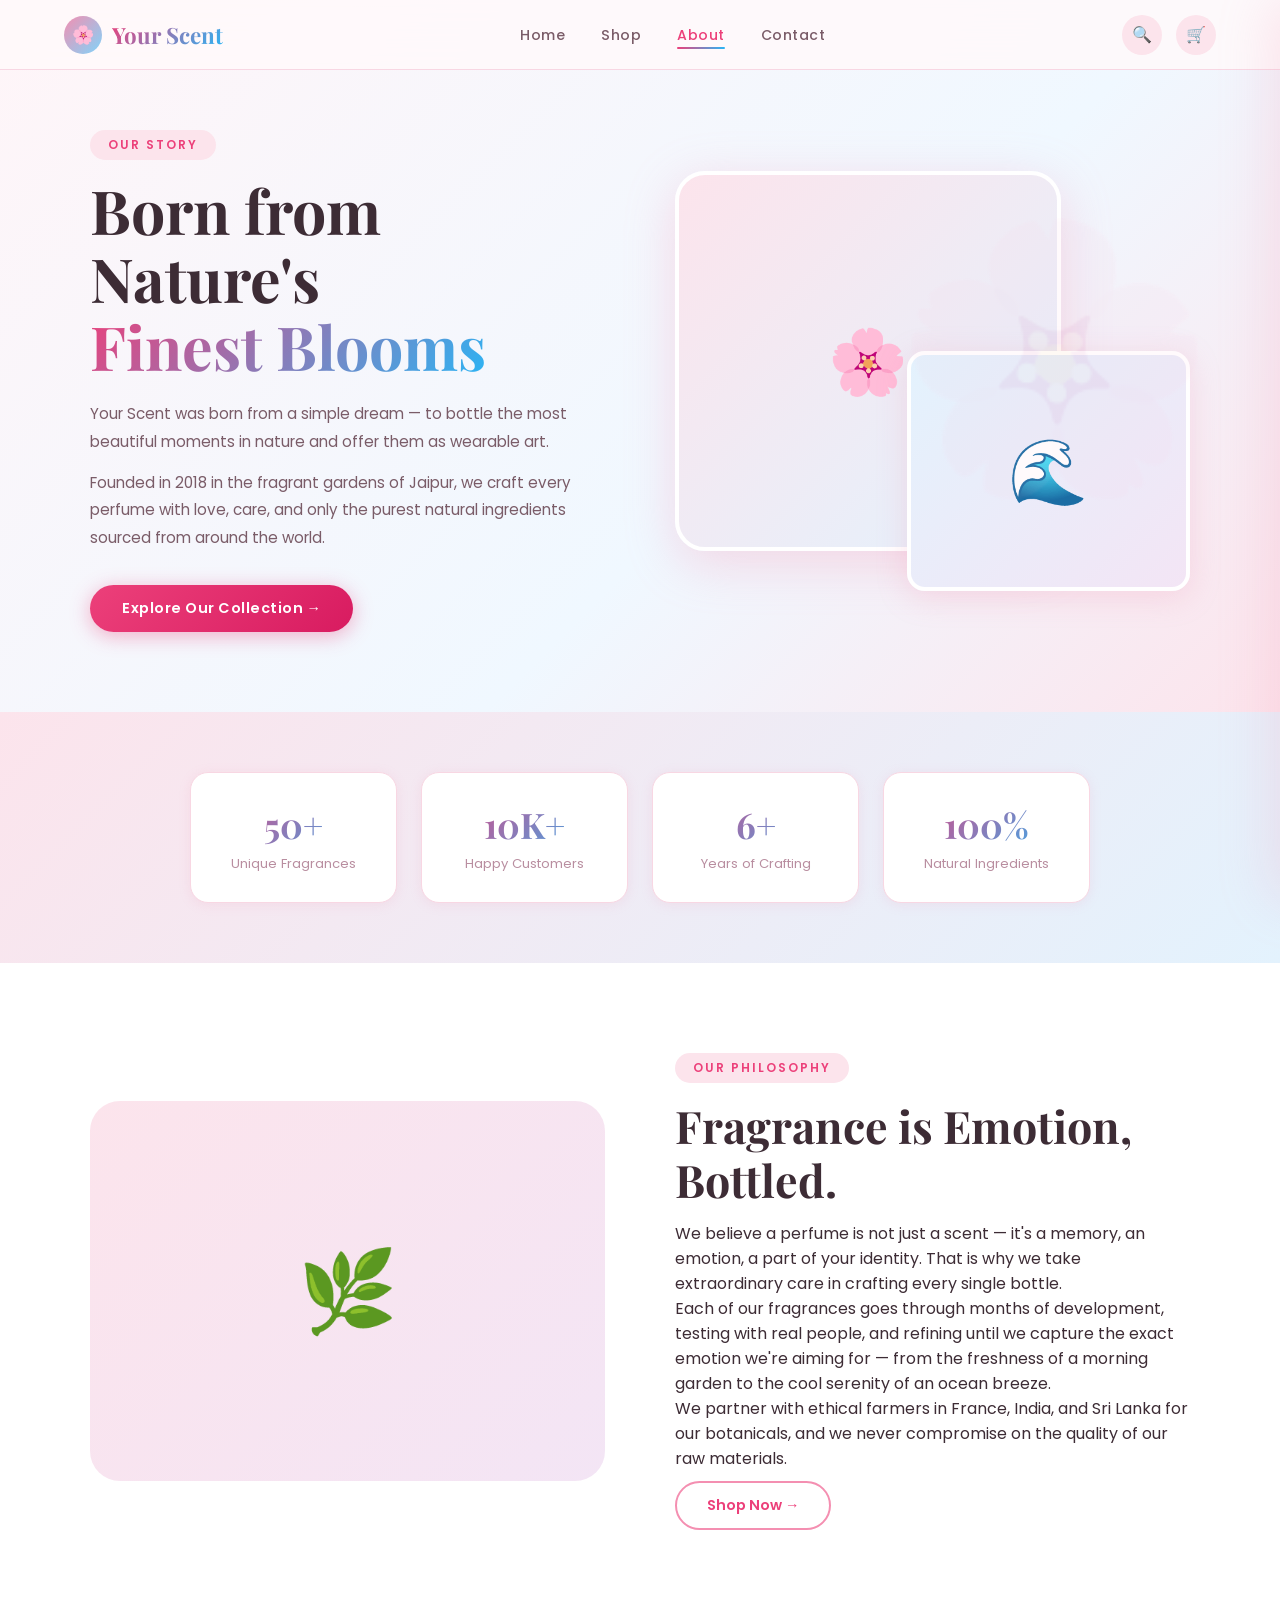
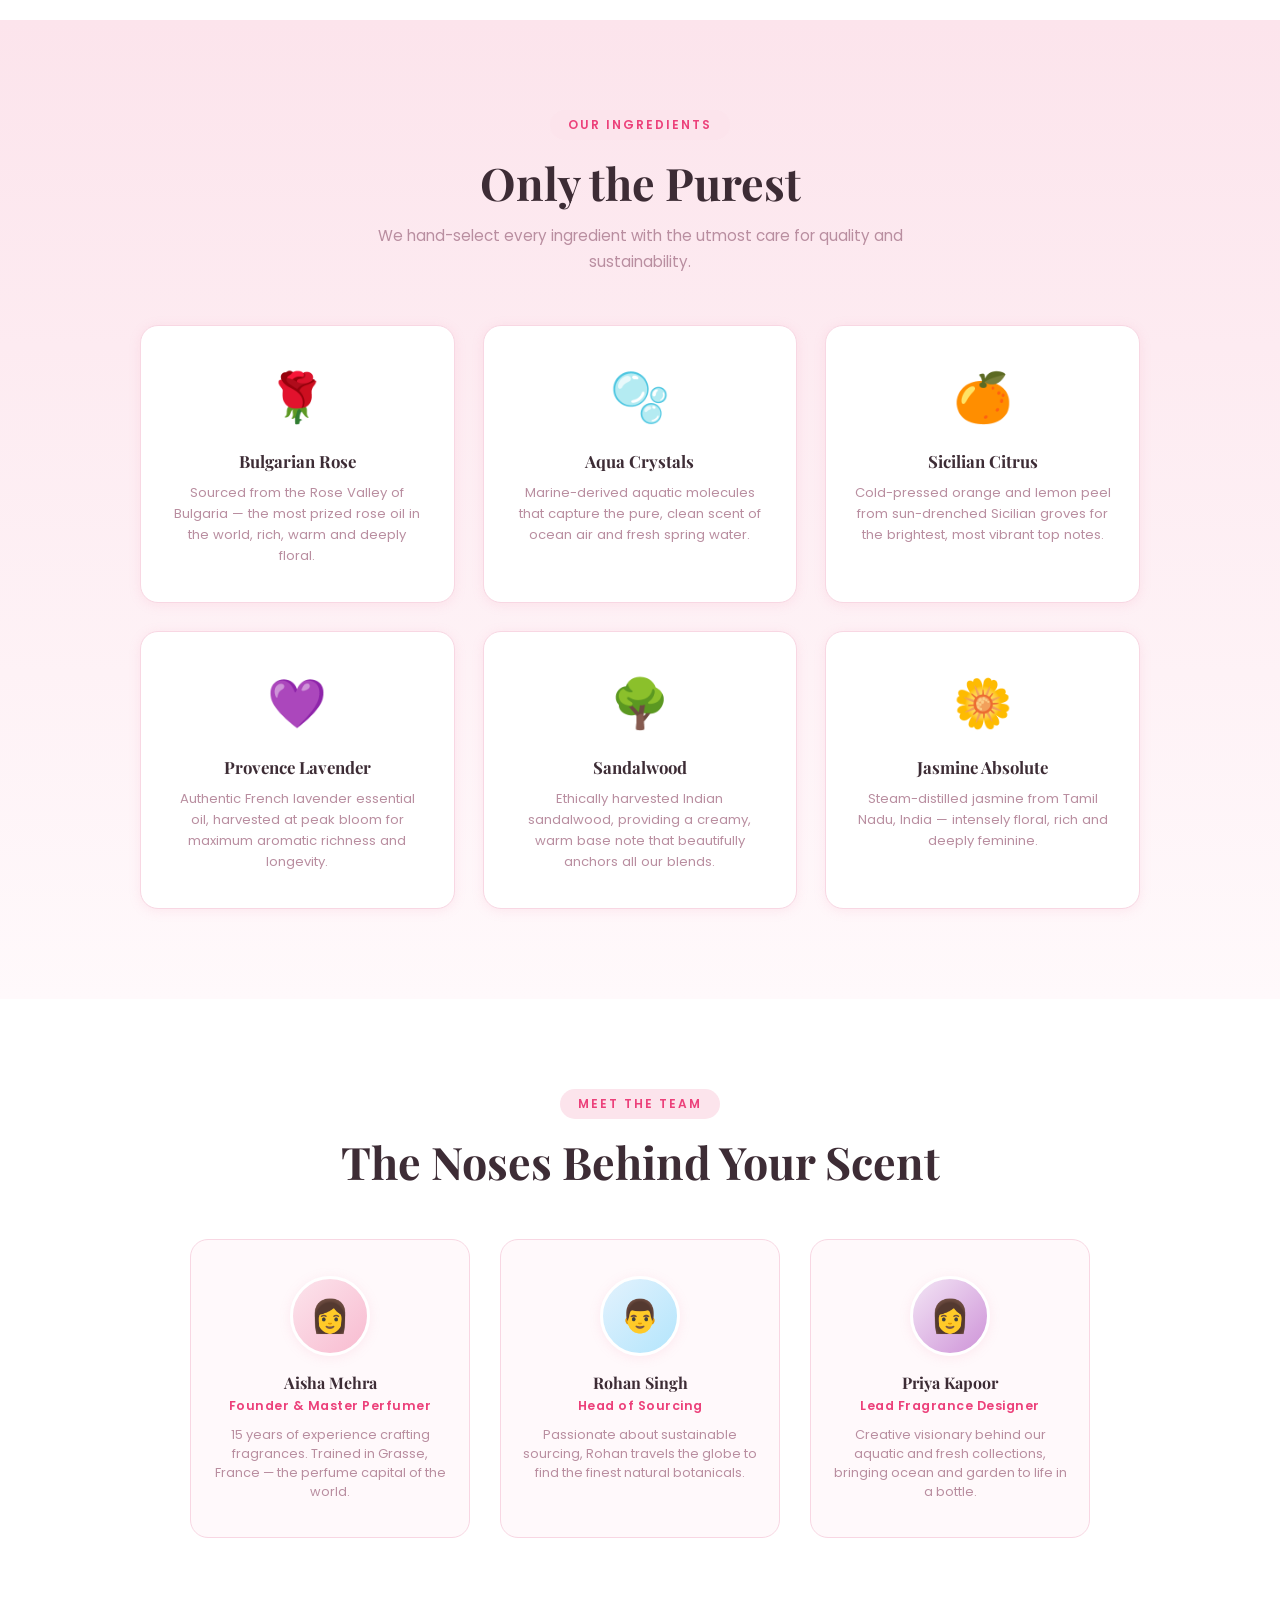
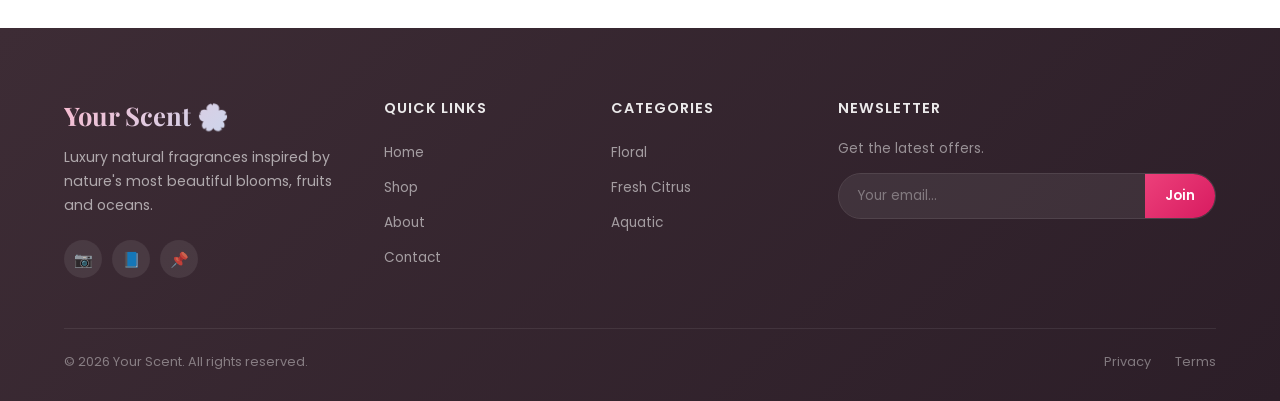
==== about.html @ e3f03396 "Add files via upload" ====
<!DOCTYPE html>
<html lang="en">

<head>
    <meta charset="UTF-8" />
    <meta name="viewport" content="width=device-width, initial-scale=1.0" />
    <meta name="description"
        content="About Your Scent – our story, values, and the passion behind every natural perfume we create." />
    <title>About Us | Your Scent</title>
    <link rel="stylesheet" href="style.css" />
    <style>
        /* ── About Hero ── */
        .about-hero {
            padding: 130px 5% 80px;
            background: linear-gradient(135deg, #fff5f8 0%, #f0f8ff 60%, #fce4ec 100%);
            position: relative;
            overflow: hidden;
        }

        .about-hero::after {
            content: '🌸';
            font-size: 260px;
            position: absolute;
            right: 5%;
            top: 50%;
            transform: translateY(-50%);
            opacity: 0.06;
            pointer-events: none;
        }

        .about-hero-inner {
            max-width: 1100px;
            margin: 0 auto;
            display: grid;
            grid-template-columns: 1fr 1fr;
            gap: 70px;
            align-items: center;
        }

        .about-hero .section-tag {
            margin-bottom: 16px;
        }

        .about-hero h1 {
            font-family: 'Playfair Display', serif;
            font-size: clamp(2.2rem, 5vw, 3.8rem);
            color: var(--text-dark);
            line-height: 1.12;
            margin-bottom: 20px;
        }

        .about-hero p {
            font-size: 0.95rem;
            color: var(--text-mid);
            line-height: 1.8;
            margin-bottom: 14px;
        }

        .hero-img-stack {
            position: relative;
            width: 100%;
            height: 420px;
        }

        .hero-img-stack .img-main {
            width: 75%;
            height: 380px;
            object-fit: cover;
            border-radius: var(--radius-lg);
            box-shadow: var(--shadow-lg);
            position: absolute;
            top: 0;
            left: 0;
            border: 4px solid #fff;
            animation: float 6s ease-in-out infinite;
        }

        .hero-img-stack .img-accent {
            width: 55%;
            height: 240px;
            object-fit: cover;
            border-radius: var(--radius-md);
            box-shadow: var(--shadow-md);
            position: absolute;
            bottom: 0;
            right: 0;
            border: 4px solid #fff;
            animation: float 8s ease-in-out infinite 1s;
        }

        .img-placeholder {
            background: linear-gradient(135deg, var(--pink-light), var(--blue-light));
            display: flex;
            align-items: center;
            justify-content: center;
            font-size: 4rem;
        }

        /* ── Mission / Numbers ── */
        .about-numbers {
            background: linear-gradient(135deg, var(--pink-light), var(--blue-light));
            padding: 60px 5%;
        }

        .numbers-grid {
            max-width: 900px;
            margin: 0 auto;
            display: grid;
            grid-template-columns: repeat(4, 1fr);
            gap: 24px;
            text-align: center;
        }

        .number-card {
            background: #fff;
            border-radius: var(--radius-md);
            padding: 28px 16px;
            box-shadow: var(--shadow-sm);
            border: 1px solid var(--border);
            transition: var(--transition);
        }

        .number-card:hover {
            transform: translateY(-5px);
            box-shadow: var(--shadow-md);
        }

        .number-card span {
            display: block;
            font-family: 'Playfair Display', serif;
            font-size: 2.2rem;
            font-weight: 700;
            background: linear-gradient(135deg, var(--pink-accent), var(--blue-deep));
            -webkit-background-clip: text;
            -webkit-text-fill-color: transparent;
            background-clip: text;
            margin-bottom: 6px;
        }

        .number-card p {
            font-size: 0.82rem;
            color: var(--text-light);
        }

        /* ── Story ── */
        .story-section {
            padding: 90px 5%;
            background: var(--white);
        }

        .story-inner {
            max-width: 1100px;
            margin: 0 auto;
            display: grid;
            grid-template-columns: 1fr 1fr;
            gap: 70px;
            align-items: center;
        }

        .story-img {
            width: 100%;
            height: 380px;
            object-fit: cover;
            border-radius: var(--radius-lg);
            box-shadow: var(--shadow-md);
            border: 4px solid var(--pink-light);
        }

        .story-img-placeholder {
            width: 100%;
            height: 380px;
            background: linear-gradient(135deg, var(--pink-light), var(--lavender));
            border-radius: var(--radius-lg);
            display: flex;
            align-items: center;
            justify-content: center;
            font-size: 80px;
        }

        .story-text .section-tag {
            margin-bottom: 16px;
        }

        .story-text h2 {
            font-family: 'Playfair Display', serif;
            font-size: clamp(1.8rem, 4vw, 2.6rem);
            margin-bottom: 18px;
        }

        .story-text p {
            font-size: 0.9rem;
            color: var(--text-mid);
            line-height: 1.8;
            margin-bottom: 14px;
        }

        /* ── Ingredients ── */
        .ingredients-section {
            padding: 90px 5%;
            background: linear-gradient(180deg, var(--pink-light), var(--cream));
        }

        .ingr-grid {
            display: grid;
            grid-template-columns: repeat(3, 1fr);
            gap: 28px;
            max-width: 1000px;
            margin: 0 auto;
        }

        .ingr-card {
            background: var(--white);
            border-radius: var(--radius-md);
            padding: 36px 28px;
            text-align: center;
            box-shadow: var(--shadow-sm);
            border: 1px solid var(--border);
            transition: var(--transition);
        }

        .ingr-card:hover {
            transform: translateY(-6px);
            box-shadow: var(--shadow-md);
        }

        .ingr-emoji {
            font-size: 3rem;
            margin-bottom: 16px;
        }

        .ingr-card h4 {
            font-family: 'Playfair Display', serif;
            font-size: 1.05rem;
            color: var(--text-dark);
            margin-bottom: 10px;
        }

        .ingr-card p {
            font-size: 0.82rem;
            color: var(--text-light);
            line-height: 1.6;
        }

        /* ── Team ── */
        .team-section {
            padding: 90px 5%;
            background: var(--white);
        }

        .team-grid {
            display: grid;
            grid-template-columns: repeat(3, 1fr);
            gap: 30px;
            max-width: 900px;
            margin: 0 auto;
        }

        .team-card {
            text-align: center;
            background: var(--cream);
            border-radius: var(--radius-md);
            padding: 36px 22px;
            border: 1px solid var(--border);
            transition: var(--transition);
        }

        .team-card:hover {
            transform: translateY(-6px);
            box-shadow: var(--shadow-md);
        }

        .team-avatar {
            width: 80px;
            height: 80px;
            border-radius: 50%;
            display: flex;
            align-items: center;
            justify-content: center;
            font-size: 2rem;
            margin: 0 auto 16px;
            border: 3px solid #fff;
            box-shadow: var(--shadow-sm);
        }

        .team-card h4 {
            font-family: 'Playfair Display', serif;
            font-size: 1rem;
            color: var(--text-dark);
            margin-bottom: 4px;
        }

        .team-card .role {
            font-size: 0.78rem;
            color: var(--pink-accent);
            font-weight: 600;
            letter-spacing: 0.5px;
            margin-bottom: 10px;
        }

        .team-card p {
            font-size: 0.8rem;
            color: var(--text-light);
            line-height: 1.5;
        }

        /* ── Responsive ── */
        @media(max-width:768px) {

            .about-hero-inner,
            .story-inner {
                grid-template-columns: 1fr;
            }

            .hero-img-stack {
                height: 260px;
            }

            .numbers-grid {
                grid-template-columns: repeat(2, 1fr);
            }

            .ingr-grid {
                grid-template-columns: 1fr 1fr;
            }

            .team-grid {
                grid-template-columns: 1fr 1fr;
            }
        }

        @media(max-width:480px) {

            .ingr-grid,
            .team-grid {
                grid-template-columns: 1fr;
            }
        }
    </style>
</head>

<body>

    <!-- NAVBAR -->
    <nav class="navbar" id="navbar">
        <a href="index.html" class="nav-logo">
            <div class="logo-icon">🌸</div>
            <span class="brand-name">Your Scent</span>
        </a>
        <ul class="nav-links">
            <li><a href="index.html">Home</a></li>
            <li><a href="shop.html">Shop</a></li>
            <li><a href="about.html" class="active">About</a></li>
            <li><a href="contact.html">Contact</a></li>
        </ul>
        <div class="nav-actions">
            <button class="nav-btn-icon" id="searchBtn">🔍</button>
            <button class="nav-btn-icon cart-btn" id="cartBtn">
                🛒<span class="cart-count" id="cartCount">0</span>
            </button>
            <button class="hamburger" id="hamburger"><span></span><span></span><span></span></button>
        </div>
    </nav>
    <div class="mobile-nav" id="mobileNav">
        <a href="index.html">Home</a>
        <a href="shop.html">Shop</a>
        <a href="about.html">About</a>
        <a href="contact.html">Contact</a>
    </div>

    <!-- ABOUT HERO -->
    <section class="about-hero">
        <div class="about-hero-inner">
            <div class="animate-in">
                <div class="section-tag">Our Story</div>
                <h1>Born from Nature's<br /><span class="text-gradient">Finest Blooms</span></h1>
                <p>Your Scent was born from a simple dream — to bottle the most beautiful moments in nature and offer
                    them as wearable art.</p>
                <p>Founded in 2018 in the fragrant gardens of Jaipur, we craft every perfume with love, care, and only
                    the purest natural ingredients sourced from around the world.</p>
                <a href="shop.html" class="btn-primary" style="margin-top:20px">Explore Our Collection →</a>
            </div>
            <div class="hero-img-stack animate-in" style="animation-delay:0.2s">
                <div class="img-main img-placeholder">🌸</div>
                <div class="img-accent img-placeholder"
                    style="background:linear-gradient(135deg,var(--blue-light),var(--lavender))">🌊</div>
            </div>
        </div>
    </section>

    <!-- NUMBERS -->
    <div class="about-numbers">
        <div class="numbers-grid">
            <div class="number-card animate-in"><span>50+</span>
                <p>Unique Fragrances</p>
            </div>
            <div class="number-card animate-in"><span>10K+</span>
                <p>Happy Customers</p>
            </div>
            <div class="number-card animate-in"><span>6+</span>
                <p>Years of Crafting</p>
            </div>
            <div class="number-card animate-in"><span>100%</span>
                <p>Natural Ingredients</p>
            </div>
        </div>
    </div>

    <!-- STORY -->
    <section class="story-section">
        <div class="story-inner">
            <div class="story-img-placeholder animate-in">🌿</div>
            <div class="animate-in">
                <div class="section-tag">Our Philosophy</div>
                <h2 class="section-title">Fragrance is Emotion,<br />Bottled.</h2>
                <p>We believe a perfume is not just a scent — it's a memory, an emotion, a part of your identity. That
                    is why we take extraordinary care in crafting every single bottle.</p>
                <p>Each of our fragrances goes through months of development, testing with real people, and refining
                    until we capture the exact emotion we're aiming for — from the freshness of a morning garden to the
                    cool serenity of an ocean breeze.</p>
                <p>We partner with ethical farmers in France, India, and Sri Lanka for our botanicals, and we never
                    compromise on the quality of our raw materials.</p>
                <a href="shop.html" class="btn-secondary" style="margin-top:10px">Shop Now →</a>
            </div>
        </div>
    </section>

    <!-- INGREDIENTS -->
    <section class="ingredients-section">
        <div class="section-header center animate-in">
            <div class="section-tag">Our Ingredients</div>
            <h2 class="section-title">Only the Purest</h2>
            <p class="section-sub">We hand-select every ingredient with the utmost care for quality and sustainability.
            </p>
        </div>
        <div class="ingr-grid">
            <div class="ingr-card animate-in">
                <div class="ingr-emoji">🌹</div>
                <h4>Bulgarian Rose</h4>
                <p>Sourced from the Rose Valley of Bulgaria — the most prized rose oil in the world, rich, warm and
                    deeply floral.</p>
            </div>
            <div class="ingr-card animate-in" style="animation-delay:.1s">
                <div class="ingr-emoji">🫧</div>
                <h4>Aqua Crystals</h4>
                <p>Marine-derived aquatic molecules that capture the pure, clean scent of ocean air and fresh spring
                    water.</p>
            </div>
            <div class="ingr-card animate-in" style="animation-delay:.2s">
                <div class="ingr-emoji">🍊</div>
                <h4>Sicilian Citrus</h4>
                <p>Cold-pressed orange and lemon peel from sun-drenched Sicilian groves for the brightest, most vibrant
                    top notes.</p>
            </div>
            <div class="ingr-card animate-in" style="animation-delay:.3s">
                <div class="ingr-emoji">💜</div>
                <h4>Provence Lavender</h4>
                <p>Authentic French lavender essential oil, harvested at peak bloom for maximum aromatic richness and
                    longevity.</p>
            </div>
            <div class="ingr-card animate-in" style="animation-delay:.4s">
                <div class="ingr-emoji">🌳</div>
                <h4>Sandalwood</h4>
                <p>Ethically harvested Indian sandalwood, providing a creamy, warm base note that beautifully anchors
                    all our blends.</p>
            </div>
            <div class="ingr-card animate-in" style="animation-delay:.5s">
                <div class="ingr-emoji">🌼</div>
                <h4>Jasmine Absolute</h4>
                <p>Steam-distilled jasmine from Tamil Nadu, India — intensely floral, rich and deeply feminine.</p>
            </div>
        </div>
    </section>

    <!-- TEAM -->
    <section class="team-section">
        <div class="section-header center animate-in">
            <div class="section-tag">Meet the Team</div>
            <h2 class="section-title">The Noses Behind Your Scent</h2>
        </div>
        <div class="team-grid">
            <div class="team-card animate-in">
                <div class="team-avatar" style="background:linear-gradient(135deg,var(--pink-light),var(--pink-soft))">
                    👩</div>
                <h4>Aisha Mehra</h4>
                <div class="role">Founder & Master Perfumer</div>
                <p>15 years of experience crafting fragrances. Trained in Grasse, France — the perfume capital of the
                    world.</p>
            </div>
            <div class="team-card animate-in" style="animation-delay:.1s">
                <div class="team-avatar" style="background:linear-gradient(135deg,var(--blue-light),var(--blue-soft))">
                    👨</div>
                <h4>Rohan Singh</h4>
                <div class="role">Head of Sourcing</div>
                <p>Passionate about sustainable sourcing, Rohan travels the globe to find the finest natural botanicals.
                </p>
            </div>
            <div class="team-card animate-in" style="animation-delay:.2s">
                <div class="team-avatar" style="background:linear-gradient(135deg,var(--lavender),var(--lavender-mid))">
                    👩</div>
                <h4>Priya Kapoor</h4>
                <div class="role">Lead Fragrance Designer</div>
                <p>Creative visionary behind our aquatic and fresh collections, bringing ocean and garden to life in a
                    bottle.</p>
            </div>
        </div>
    </section>

    <!-- FOOTER -->
    <footer>
        <div class="footer-grid">
            <div class="footer-brand">
                <div class="brand-name">Your Scent 🌸</div>
                <p>Luxury natural fragrances inspired by nature's most beautiful blooms, fruits and oceans.</p>
                <div class="footer-socials">
                    <a class="social-btn" href="#">📷</a>
                    <a class="social-btn" href="#">📘</a>
                    <a class="social-btn" href="#">📌</a>
                </div>
            </div>
            <div class="footer-col">
                <h4>Quick Links</h4>
                <ul>
                    <li><a href="index.html">Home</a></li>
                    <li><a href="shop.html">Shop</a></li>
                    <li><a href="about.html">About</a></li>
                    <li><a href="contact.html">Contact</a></li>
                </ul>
            </div>
            <div class="footer-col">
                <h4>Categories</h4>
                <ul>
                    <li><a href="shop.html?filter=floral">Floral</a></li>
                    <li><a href="shop.html?filter=fresh">Fresh Citrus</a></li>
                    <li><a href="shop.html?filter=aquatic">Aquatic</a></li>
                </ul>
            </div>
            <div class="footer-col">
                <h4>Newsletter</h4>
                <p style="font-size:.84rem;color:rgba(255,255,255,.5);margin-bottom:14px">Get the latest offers.</p>
                <form class="newsletter-form" onsubmit="handleFooterNL(event)"><input type="email"
                        placeholder="Your email..." required /><button type="submit">Join</button></form>
            </div>
        </div>
        <hr class="footer-divider" />
        <div class="footer-bottom">
            <span>© 2026 Your Scent. All rights reserved.</span>
            <div class="footer-bottom-links"><a href="#">Privacy</a><a href="#">Terms</a></div>
        </div>
    </footer>

    <div class="cart-overlay" id="cartOverlay"></div>
    <aside class="cart-sidebar" id="cartSidebar">
        <div class="cart-header">
            <h3>🛒 My Bag</h3><button class="cart-close" id="cartClose">✕</button>
        </div>
        <div class="cart-items" id="cartItems"></div>
        <div class="cart-footer">
            <div class="cart-total-row"><span class="cart-total-label">Total</span><span class="cart-total-val"
                    id="cartTotal">₹0</span></div>
            <button class="cart-checkout-btn" onclick="handleCheckout()">Proceed to Checkout →</button>
        </div>
    </aside>
    <div class="toast" id="toast"></div>

    <script src="script.js"></script>
    <script>
        function handleFooterNL(e) { e.preventDefault(); showToast('✅ Subscribed! Thank you.'); e.target.reset(); }
    </script>
</body>

</html>
---- style.css ----
/* ============================================
   YOUR SCENT — Global Stylesheet
   Color Palette: Baby Pink, Sky Blue, Lavender
   ============================================ */

@import url('https://fonts.googleapis.com/css2?family=Playfair+Display:ital,wght@0,400;0,600;0,700;1,400&family=Poppins:wght@300;400;500;600&display=swap');

/* ── CSS Variables ── */
:root {
  --pink-light:    #fce4ec;
  --pink-soft:     #f8bbd0;
  --pink-medium:   #f48fb1;
  --pink-deep:     #e91e8c;
  --pink-accent:   #ec407a;

  --blue-light:    #e3f2fd;
  --blue-soft:     #b3e5fc;
  --blue-medium:   #81d4fa;
  --blue-deep:     #29b6f6;

  --lavender:      #f3e5f5;
  --lavender-mid:  #ce93d8;

  --cream:         #fff9fb;
  --white:         #ffffff;
  --text-dark:     #3d2c35;
  --text-mid:      #7a5c68;
  --text-light:    #b98ea0;
  --border:        #f8d7e3;

  --shadow-sm: 0 2px 12px rgba(244,143,177,0.15);
  --shadow-md: 0 6px 30px rgba(244,143,177,0.25);
  --shadow-lg: 0 12px 50px rgba(244,143,177,0.3);

  --radius-sm: 10px;
  --radius-md: 18px;
  --radius-lg: 30px;
  --radius-full: 50px;

  --transition: all 0.3s cubic-bezier(0.4, 0, 0.2, 1);
  --transition-slow: all 0.6s cubic-bezier(0.4, 0, 0.2, 1);
}

/* ── Reset ── */
*, *::before, *::after { box-sizing: border-box; margin: 0; padding: 0; }
html { scroll-behavior: smooth; }
body {
  font-family: 'Poppins', sans-serif;
  background: var(--cream);
  color: var(--text-dark);
  overflow-x: hidden;
}
img { max-width: 100%; display: block; }
a { text-decoration: none; color: inherit; }
ul { list-style: none; }
button { cursor: pointer; border: none; background: none; font-family: inherit; }

/* ── Scrollbar ── */
::-webkit-scrollbar { width: 6px; }
::-webkit-scrollbar-track { background: var(--pink-light); }
::-webkit-scrollbar-thumb { background: var(--pink-medium); border-radius: 10px; }

/* ============================================
   NAVIGATION
   ============================================ */
.navbar {
  position: fixed;
  top: 0; left: 0; right: 0;
  z-index: 1000;
  background: rgba(255, 249, 251, 0.85);
  backdrop-filter: blur(16px);
  -webkit-backdrop-filter: blur(16px);
  border-bottom: 1px solid var(--border);
  padding: 0 5%;
  height: 70px;
  display: flex;
  align-items: center;
  justify-content: space-between;
  transition: var(--transition);
}
.navbar.scrolled {
  box-shadow: var(--shadow-sm);
}

.nav-logo {
  display: flex;
  align-items: center;
  gap: 10px;
}
.nav-logo .logo-icon {
  width: 38px; height: 38px;
  background: linear-gradient(135deg, var(--pink-medium), var(--blue-medium));
  border-radius: 50%;
  display: flex; align-items: center; justify-content: center;
  font-size: 18px;
}
.nav-logo .brand-name {
  font-family: 'Playfair Display', serif;
  font-size: 1.4rem;
  font-weight: 700;
  background: linear-gradient(135deg, var(--pink-accent), var(--blue-deep));
  -webkit-background-clip: text;
  -webkit-text-fill-color: transparent;
  background-clip: text;
}

.nav-links {
  display: flex;
  gap: 36px;
  align-items: center;
}
.nav-links a {
  font-size: 0.88rem;
  font-weight: 500;
  color: var(--text-mid);
  letter-spacing: 0.5px;
  position: relative;
  transition: var(--transition);
}
.nav-links a::after {
  content: '';
  position: absolute;
  bottom: -4px; left: 0;
  width: 0; height: 2px;
  background: linear-gradient(90deg, var(--pink-accent), var(--blue-deep));
  border-radius: 2px;
  transition: var(--transition);
}
.nav-links a:hover, .nav-links a.active {
  color: var(--pink-accent);
}
.nav-links a:hover::after, .nav-links a.active::after { width: 100%; }

.nav-actions {
  display: flex;
  align-items: center;
  gap: 14px;
}
.nav-btn-icon {
  width: 40px; height: 40px;
  border-radius: 50%;
  background: var(--pink-light);
  display: flex; align-items: center; justify-content: center;
  font-size: 16px;
  transition: var(--transition);
  color: var(--pink-accent);
}
.nav-btn-icon:hover {
  background: var(--pink-soft);
  transform: scale(1.1);
}
.cart-btn { position: relative; }
.cart-count {
  position: absolute;
  top: -4px; right: -4px;
  width: 18px; height: 18px;
  background: var(--pink-accent);
  color: #fff;
  border-radius: 50%;
  font-size: 0.65rem;
  font-weight: 600;
  display: flex; align-items: center; justify-content: center;
  border: 2px solid var(--cream);
}
.hamburger {
  display: none;
  flex-direction: column;
  gap: 5px;
  width: 28px;
}
.hamburger span {
  display: block;
  height: 2px;
  background: var(--pink-accent);
  border-radius: 2px;
  transition: var(--transition);
}

/* ── Mobile Nav ── */
.mobile-nav {
  display: none;
  position: fixed;
  top: 70px; left: 0; right: 0;
  background: rgba(255, 249, 251, 0.97);
  backdrop-filter: blur(20px);
  z-index: 999;
  padding: 20px 5% 30px;
  border-bottom: 1px solid var(--border);
  flex-direction: column;
  gap: 16px;
  transform: translateY(-20px);
  opacity: 0;
  transition: var(--transition);
}
.mobile-nav.open {
  display: flex;
  transform: translateY(0);
  opacity: 1;
}
.mobile-nav a {
  font-size: 1rem;
  font-weight: 500;
  color: var(--text-mid);
  padding: 10px 0;
  border-bottom: 1px solid var(--border);
}

/* ============================================
   BUTTONS
   ============================================ */
.btn-primary {
  display: inline-flex;
  align-items: center;
  gap: 8px;
  padding: 13px 32px;
  background: linear-gradient(135deg, var(--pink-accent) 0%, #d81b60 100%);
  color: #fff;
  border-radius: var(--radius-full);
  font-size: 0.9rem;
  font-weight: 600;
  letter-spacing: 0.5px;
  transition: var(--transition);
  box-shadow: 0 4px 20px rgba(236, 64, 122, 0.4);
}
.btn-primary:hover {
  transform: translateY(-2px);
  box-shadow: 0 8px 30px rgba(236, 64, 122, 0.5);
}

.btn-secondary {
  display: inline-flex;
  align-items: center;
  gap: 8px;
  padding: 12px 30px;
  background: transparent;
  color: var(--pink-accent);
  border: 2px solid var(--pink-medium);
  border-radius: var(--radius-full);
  font-size: 0.9rem;
  font-weight: 600;
  transition: var(--transition);
}
.btn-secondary:hover {
  background: var(--pink-light);
  border-color: var(--pink-accent);
  transform: translateY(-2px);
}

.btn-blue {
  display: inline-flex;
  align-items: center;
  gap: 8px;
  padding: 13px 32px;
  background: linear-gradient(135deg, var(--blue-deep) 0%, #0288d1 100%);
  color: #fff;
  border-radius: var(--radius-full);
  font-size: 0.9rem;
  font-weight: 600;
  transition: var(--transition);
  box-shadow: 0 4px 20px rgba(41, 182, 246, 0.4);
}
.btn-blue:hover {
  transform: translateY(-2px);
  box-shadow: 0 8px 30px rgba(41, 182, 246, 0.5);
}

/* ============================================
   SECTION HEADERS
   ============================================ */
.section-tag {
  display: inline-block;
  font-size: 0.75rem;
  font-weight: 600;
  letter-spacing: 2px;
  text-transform: uppercase;
  color: var(--pink-accent);
  background: var(--pink-light);
  padding: 6px 18px;
  border-radius: var(--radius-full);
  margin-bottom: 16px;
}
.section-title {
  font-family: 'Playfair Display', serif;
  font-size: clamp(1.8rem, 4vw, 2.8rem);
  font-weight: 700;
  color: var(--text-dark);
  line-height: 1.2;
  margin-bottom: 14px;
}
.section-sub {
  font-size: 0.95rem;
  color: var(--text-light);
  line-height: 1.7;
  max-width: 540px;
}
.section-header { margin-bottom: 50px; }
.section-header.center { text-align: center; }
.section-header.center .section-sub { margin: 0 auto; }

/* ============================================
   PRODUCT CARD
   ============================================ */
.product-card {
  background: var(--white);
  border-radius: var(--radius-md);
  overflow: hidden;
  box-shadow: var(--shadow-sm);
  transition: var(--transition);
  border: 1px solid var(--border);
}
.product-card:hover {
  transform: translateY(-8px);
  box-shadow: var(--shadow-md);
}
.product-img-wrap {
  position: relative;
  overflow: hidden;
  background: linear-gradient(135deg, var(--pink-light), var(--blue-light));
  height: 260px;
  display: flex; align-items: center; justify-content: center;
}
.product-img-wrap img {
  width: 100%;
  height: 100%;
  object-fit: cover;
  transition: var(--transition-slow);
}
.product-card:hover .product-img-wrap img {
  transform: scale(1.08);
}
.product-badge {
  position: absolute;
  top: 14px; left: 14px;
  padding: 5px 14px;
  border-radius: var(--radius-full);
  font-size: 0.7rem;
  font-weight: 700;
  letter-spacing: 0.5px;
  text-transform: uppercase;
}
.badge-new { background: var(--pink-accent); color: #fff; }
.badge-hot { background: var(--blue-deep); color: #fff; }
.badge-sale { background: #ff8a65; color: #fff; }
.badge-fave { background: var(--lavender-mid); color: #fff; }

.product-wishlist {
  position: absolute;
  top: 14px; right: 14px;
  width: 36px; height: 36px;
  background: rgba(255,255,255,0.9);
  border-radius: 50%;
  display: flex; align-items: center; justify-content: center;
  font-size: 16px;
  transition: var(--transition);
  cursor: pointer;
  border: none;
}
.product-wishlist:hover { transform: scale(1.2); background: #fff; }
.product-wishlist.active { color: var(--pink-accent); }

.product-overlay {
  position: absolute;
  bottom: 0; left: 0; right: 0;
  background: rgba(255,255,255,0.95);
  padding: 14px;
  transform: translateY(100%);
  transition: var(--transition);
}
.product-card:hover .product-overlay { transform: translateY(0); }
.product-overlay button {
  width: 100%;
  padding: 10px;
  background: linear-gradient(135deg, var(--pink-accent), #d81b60);
  color: #fff;
  border-radius: var(--radius-sm);
  font-size: 0.85rem;
  font-weight: 600;
  transition: var(--transition);
}
.product-overlay button:hover { opacity: 0.9; }

.product-info { padding: 18px 18px 20px; }
.product-category {
  font-size: 0.72rem;
  font-weight: 600;
  letter-spacing: 1.5px;
  text-transform: uppercase;
  color: var(--pink-accent);
  margin-bottom: 6px;
}
.product-name {
  font-family: 'Playfair Display', serif;
  font-size: 1.05rem;
  font-weight: 600;
  color: var(--text-dark);
  margin-bottom: 8px;
  line-height: 1.3;
}
.product-desc {
  font-size: 0.8rem;
  color: var(--text-light);
  line-height: 1.5;
  margin-bottom: 12px;
}
.product-footer {
  display: flex;
  align-items: center;
  justify-content: space-between;
}
.product-price {
  font-size: 1.15rem;
  font-weight: 700;
  color: var(--text-dark);
}
.product-price span {
  font-size: 0.82rem;
  color: var(--text-light);
  text-decoration: line-through;
  font-weight: 400;
  margin-left: 6px;
}
.product-stars { font-size: 0.78rem; color: #ffc107; }
.product-stars em { color: var(--text-light); font-style: normal; font-size: 0.72rem; margin-left: 3px; }

/* ============================================
   CART SIDEBAR
   ============================================ */
.cart-overlay {
  position: fixed;
  inset: 0;
  background: rgba(61, 44, 53, 0.4);
  backdrop-filter: blur(4px);
  z-index: 2000;
  opacity: 0;
  pointer-events: none;
  transition: var(--transition);
}
.cart-overlay.open { opacity: 1; pointer-events: all; }

.cart-sidebar {
  position: fixed;
  top: 0; right: -420px;
  width: min(420px, 100vw);
  height: 100vh;
  background: var(--white);
  z-index: 2001;
  display: flex;
  flex-direction: column;
  box-shadow: -10px 0 50px rgba(244,143,177,0.2);
  transition: var(--transition);
}
.cart-sidebar.open { right: 0; }

.cart-header {
  padding: 24px;
  border-bottom: 1px solid var(--border);
  display: flex;
  align-items: center;
  justify-content: space-between;
  background: linear-gradient(135deg, var(--pink-light), var(--blue-light));
}
.cart-header h3 {
  font-family: 'Playfair Display', serif;
  font-size: 1.2rem;
  color: var(--text-dark);
}
.cart-close {
  width: 36px; height: 36px;
  border-radius: 50%;
  background: var(--white);
  display: flex; align-items: center; justify-content: center;
  font-size: 18px;
  color: var(--text-mid);
  transition: var(--transition);
}
.cart-close:hover { background: var(--pink-light); color: var(--pink-accent); }

.cart-items {
  flex: 1;
  overflow-y: auto;
  padding: 20px;
  display: flex;
  flex-direction: column;
  gap: 16px;
}
.cart-empty {
  text-align: center;
  padding: 60px 20px;
  color: var(--text-light);
}
.cart-empty .empty-icon { font-size: 3.5rem; margin-bottom: 14px; }
.cart-empty p { font-size: 0.95rem; }

.cart-item {
  display: flex;
  gap: 14px;
  padding: 14px;
  background: var(--cream);
  border-radius: var(--radius-sm);
  border: 1px solid var(--border);
}
.cart-item-img {
  width: 68px; height: 68px;
  border-radius: 10px;
  object-fit: cover;
  flex-shrink: 0;
  background: var(--pink-light);
}
.cart-item-info { flex: 1; }
.cart-item-name {
  font-size: 0.9rem;
  font-weight: 600;
  color: var(--text-dark);
  margin-bottom: 4px;
}
.cart-item-cat {
  font-size: 0.72rem;
  color: var(--pink-accent);
  text-transform: uppercase;
  letter-spacing: 1px;
  margin-bottom: 8px;
}
.cart-item-controls {
  display: flex;
  align-items: center;
  gap: 10px;
}
.qty-btn {
  width: 26px; height: 26px;
  border-radius: 50%;
  background: var(--pink-light);
  color: var(--pink-accent);
  font-size: 14px;
  display: flex; align-items: center; justify-content: center;
  transition: var(--transition);
}
.qty-btn:hover { background: var(--pink-soft); }
.qty-val {
  font-size: 0.88rem;
  font-weight: 600;
  min-width: 20px;
  text-align: center;
  color: var(--text-dark);
}
.cart-item-price {
  font-size: 0.95rem;
  font-weight: 700;
  color: var(--pink-accent);
  white-space: nowrap;
  align-self: center;
}
.cart-item-remove {
  font-size: 14px;
  color: var(--text-light);
  transition: var(--transition);
  align-self: flex-start;
  padding: 4px;
}
.cart-item-remove:hover { color: #e53935; }

.cart-footer {
  padding: 20px 24px;
  border-top: 1px solid var(--border);
  background: var(--white);
}
.cart-total-row {
  display: flex;
  justify-content: space-between;
  align-items: center;
  margin-bottom: 16px;
}
.cart-total-label { font-size: 0.9rem; color: var(--text-mid); }
.cart-total-val {
  font-size: 1.3rem;
  font-weight: 700;
  color: var(--text-dark);
}
.cart-checkout-btn {
  width: 100%;
  padding: 15px;
  background: linear-gradient(135deg, var(--pink-accent), #d81b60);
  color: #fff;
  border-radius: var(--radius-full);
  font-size: 0.95rem;
  font-weight: 600;
  letter-spacing: 0.5px;
  transition: var(--transition);
  box-shadow: 0 4px 20px rgba(236, 64, 122, 0.4);
}
.cart-checkout-btn:hover {
  transform: translateY(-2px);
  box-shadow: 0 8px 30px rgba(236, 64, 122, 0.5);
}

/* ============================================
   TOAST NOTIFICATION
   ============================================ */
.toast {
  position: fixed;
  bottom: 30px;
  left: 50%;
  transform: translateX(-50%) translateY(80px);
  background: linear-gradient(135deg, var(--pink-accent), #d81b60);
  color: #fff;
  padding: 14px 28px;
  border-radius: var(--radius-full);
  font-size: 0.88rem;
  font-weight: 500;
  z-index: 3000;
  opacity: 0;
  transition: all 0.4s cubic-bezier(0.4, 0, 0.2, 1);
  pointer-events: none;
  box-shadow: 0 8px 30px rgba(236, 64, 122, 0.4);
  display: flex;
  align-items: center;
  gap: 8px;
  white-space: nowrap;
}
.toast.show {
  opacity: 1;
  transform: translateX(-50%) translateY(0);
}

/* ============================================
   FOOTER
   ============================================ */
footer {
  background: linear-gradient(135deg, #3d2c35 0%, #2c1e28 100%);
  color: rgba(255,255,255,0.8);
  padding: 70px 5% 30px;
}
.footer-grid {
  display: grid;
  grid-template-columns: 1.5fr 1fr 1fr 1.2fr;
  gap: 40px;
  margin-bottom: 50px;
}
.footer-brand .brand-name {
  font-family: 'Playfair Display', serif;
  font-size: 1.6rem;
  font-weight: 700;
  background: linear-gradient(135deg, var(--pink-soft), var(--blue-soft));
  -webkit-background-clip: text;
  -webkit-text-fill-color: transparent;
  background-clip: text;
  margin-bottom: 14px;
}
.footer-brand p {
  font-size: 0.88rem;
  line-height: 1.7;
  color: rgba(255,255,255,0.6);
  margin-bottom: 22px;
}
.footer-socials {
  display: flex;
  gap: 10px;
}
.social-btn {
  width: 38px; height: 38px;
  border-radius: 50%;
  background: rgba(255,255,255,0.08);
  display: flex; align-items: center; justify-content: center;
  font-size: 15px;
  color: rgba(255,255,255,0.7);
  transition: var(--transition);
}
.social-btn:hover {
  background: var(--pink-accent);
  color: #fff;
  transform: translateY(-3px);
}
.footer-col h4 {
  font-size: 0.9rem;
  font-weight: 600;
  letter-spacing: 1px;
  text-transform: uppercase;
  color: rgba(255,255,255,0.9);
  margin-bottom: 20px;
}
.footer-col ul { display: flex; flex-direction: column; gap: 10px; }
.footer-col ul a {
  font-size: 0.85rem;
  color: rgba(255,255,255,0.55);
  transition: var(--transition);
}
.footer-col ul a:hover { color: var(--pink-soft); padding-left: 5px; }

.newsletter-form {
  display: flex;
  margin-top: 14px;
  border-radius: var(--radius-full);
  overflow: hidden;
  border: 1px solid rgba(255,255,255,0.15);
}
.newsletter-form input {
  flex: 1;
  padding: 12px 18px;
  background: rgba(255,255,255,0.07);
  border: none;
  color: #fff;
  font-size: 0.85rem;
  font-family: 'Poppins', sans-serif;
  outline: none;
}
.newsletter-form input::placeholder { color: rgba(255,255,255,0.35); }
.newsletter-form button {
  padding: 12px 20px;
  background: linear-gradient(135deg, var(--pink-accent), #d81b60);
  color: #fff;
  font-size: 0.82rem;
  font-weight: 600;
  transition: var(--transition);
  white-space: nowrap;
}
.newsletter-form button:hover { opacity: 0.9; }

.footer-divider {
  border: none;
  border-top: 1px solid rgba(255,255,255,0.08);
  margin-bottom: 24px;
}
.footer-bottom {
  display: flex;
  justify-content: space-between;
  align-items: center;
  font-size: 0.8rem;
  color: rgba(255,255,255,0.4);
}
.footer-bottom-links { display: flex; gap: 24px; }
.footer-bottom-links a { color: rgba(255,255,255,0.4); transition: var(--transition); }
.footer-bottom-links a:hover { color: var(--pink-soft); }

/* ============================================
   ANIMATIONS
   ============================================ */
@keyframes fadeInUp {
  from { opacity: 0; transform: translateY(30px); }
  to   { opacity: 1; transform: translateY(0); }
}
@keyframes fadeIn {
  from { opacity: 0; }
  to   { opacity: 1; }
}
@keyframes float {
  0%, 100% { transform: translateY(0px); }
  50%       { transform: translateY(-14px); }
}
@keyframes pulse-ring {
  0%   { transform: scale(1); opacity: 0.5; }
  100% { transform: scale(1.6); opacity: 0; }
}
@keyframes shimmer {
  0%   { background-position: -200% center; }
  100% { background-position: 200% center; }
}

.animate-in {
  opacity: 0;
  transform: translateY(30px);
  transition: opacity 0.7s ease, transform 0.7s ease;
}
.animate-in.visible {
  opacity: 1;
  transform: translateY(0);
}

/* ============================================
   UTILITIES
   ============================================ */
.container { max-width: 1200px; margin: 0 auto; padding: 0 5%; }
.page-top { padding-top: 70px; }
.section { padding: 90px 5%; }
.text-gradient {
  background: linear-gradient(135deg, var(--pink-accent), var(--blue-deep));
  -webkit-background-clip: text;
  -webkit-text-fill-color: transparent;
  background-clip: text;
}

/* ============================================
   RESPONSIVE
   ============================================ */
@media (max-width: 992px) {
  .footer-grid { grid-template-columns: 1fr 1fr; }
}

@media (max-width: 768px) {
  .nav-links { display: none; }
  .hamburger { display: flex; }
  .section { padding: 70px 5%; }
  .footer-grid { grid-template-columns: 1fr; gap: 30px; }
  .footer-bottom { flex-direction: column; gap: 14px; text-align: center; }
}
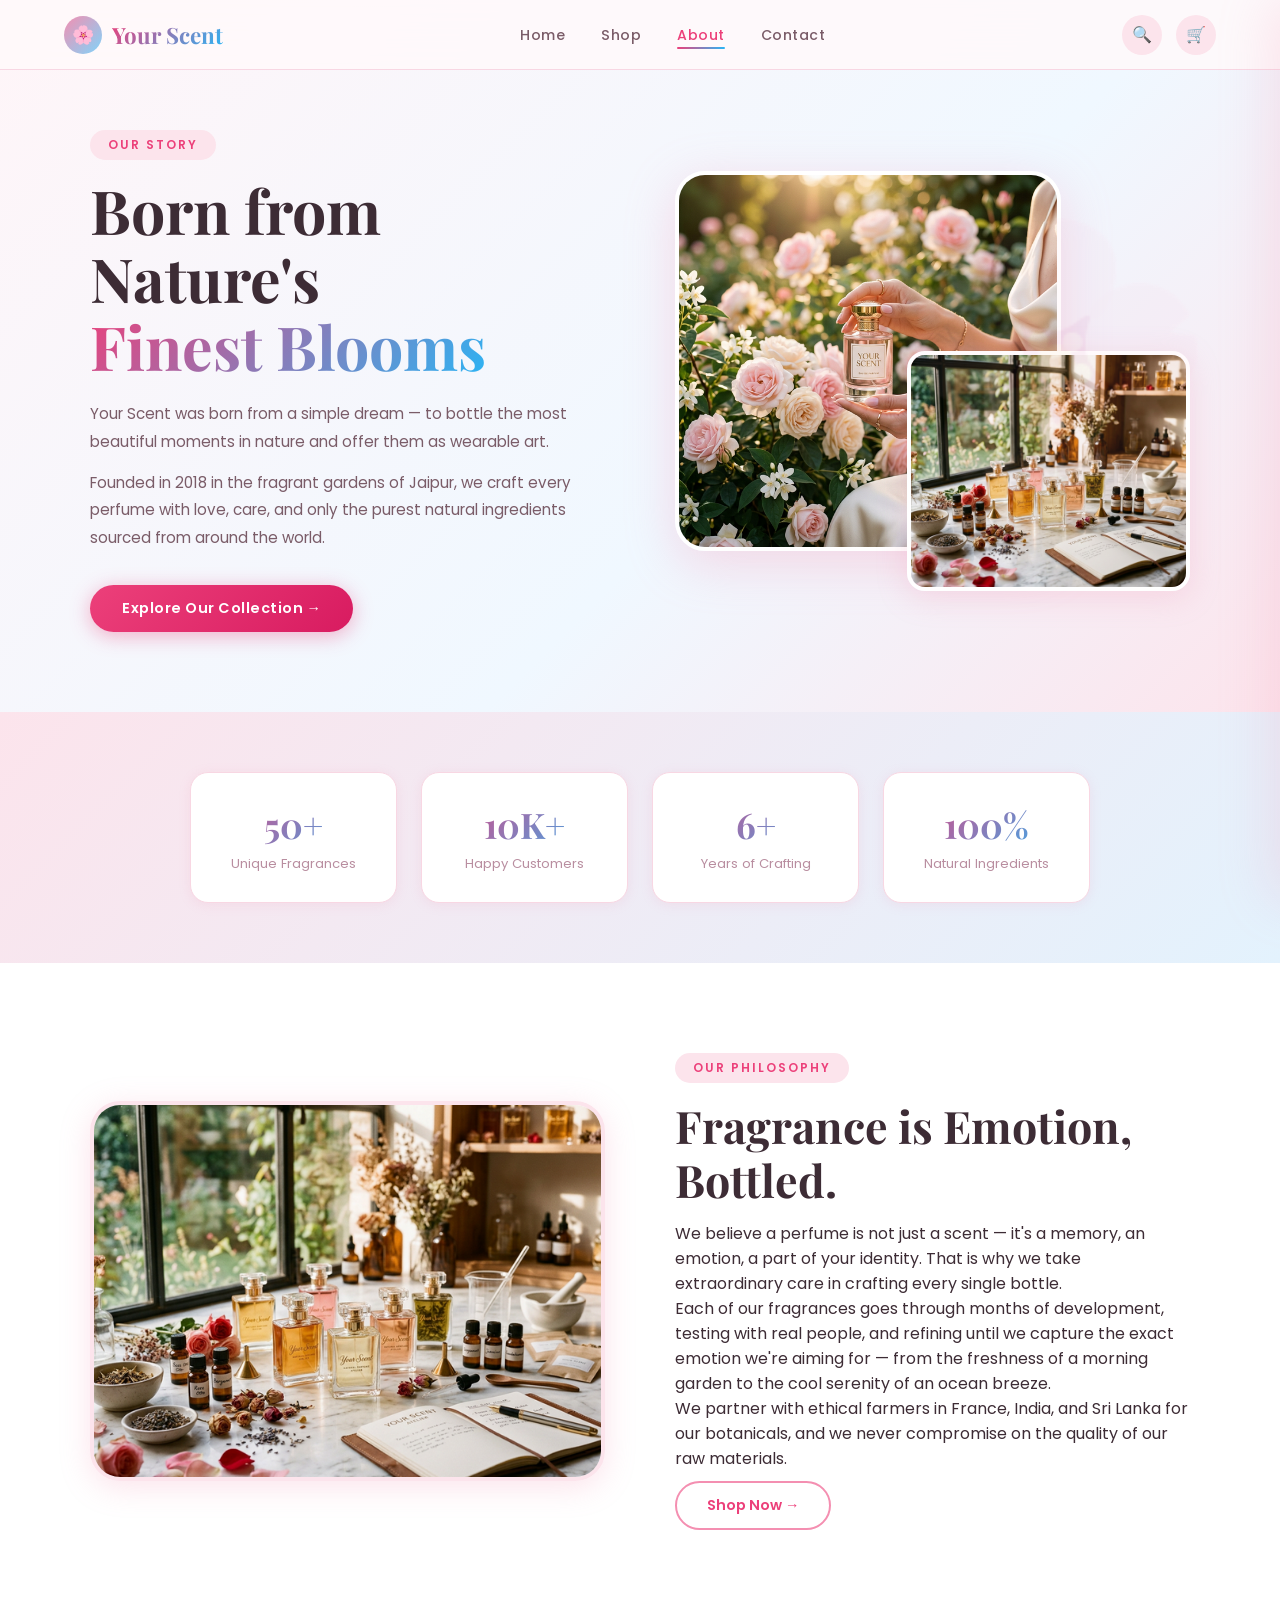
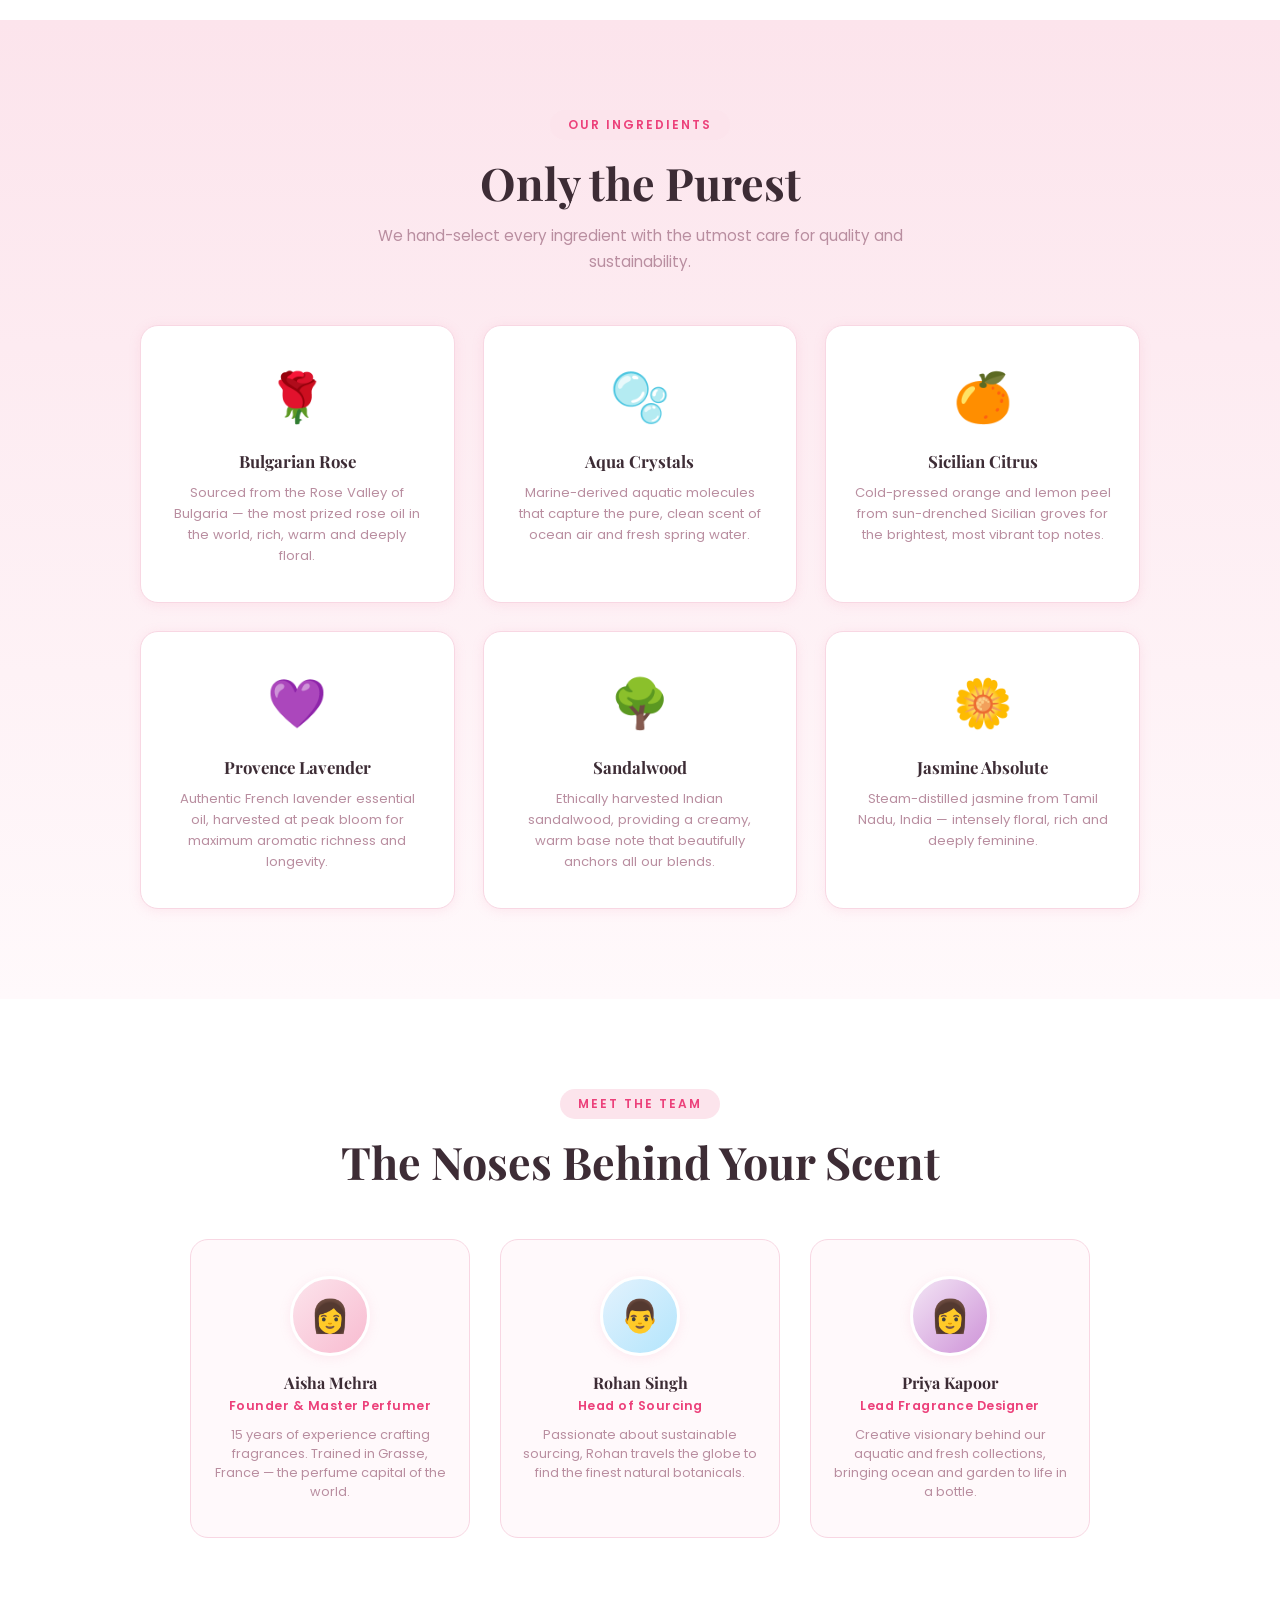
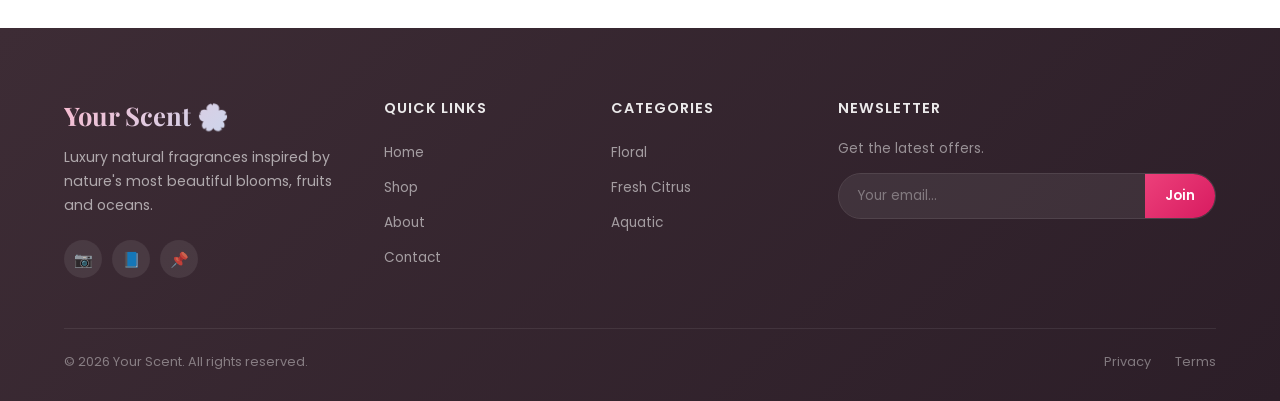
==== commit f0881dfd: "Add files via upload" ====
--- a/about.html
+++ b/about.html
@@ -380,9 +380,8 @@
                 <a href="shop.html" class="btn-primary" style="margin-top:20px">Explore Our Collection →</a>
             </div>
             <div class="hero-img-stack animate-in" style="animation-delay:0.2s">
-                <div class="img-main img-placeholder">🌸</div>
-                <div class="img-accent img-placeholder"
-                    style="background:linear-gradient(135deg,var(--blue-light),var(--lavender))">🌊</div>
+                <img src="images/about-hero.png" alt="Your Scent perfume garden" class="img-main" />
+                <img src="images/about-story.png" alt="Perfume atelier" class="img-accent" />
             </div>
         </div>
     </section>
@@ -408,7 +407,7 @@
     <!-- STORY -->
     <section class="story-section">
         <div class="story-inner">
-            <div class="story-img-placeholder animate-in">🌿</div>
+            <img src="images/about-story.png" alt="Your Scent perfume workshop" class="story-img animate-in" />
             <div class="animate-in">
                 <div class="section-tag">Our Philosophy</div>
                 <h2 class="section-title">Fragrance is Emotion,<br />Bottled.</h2>
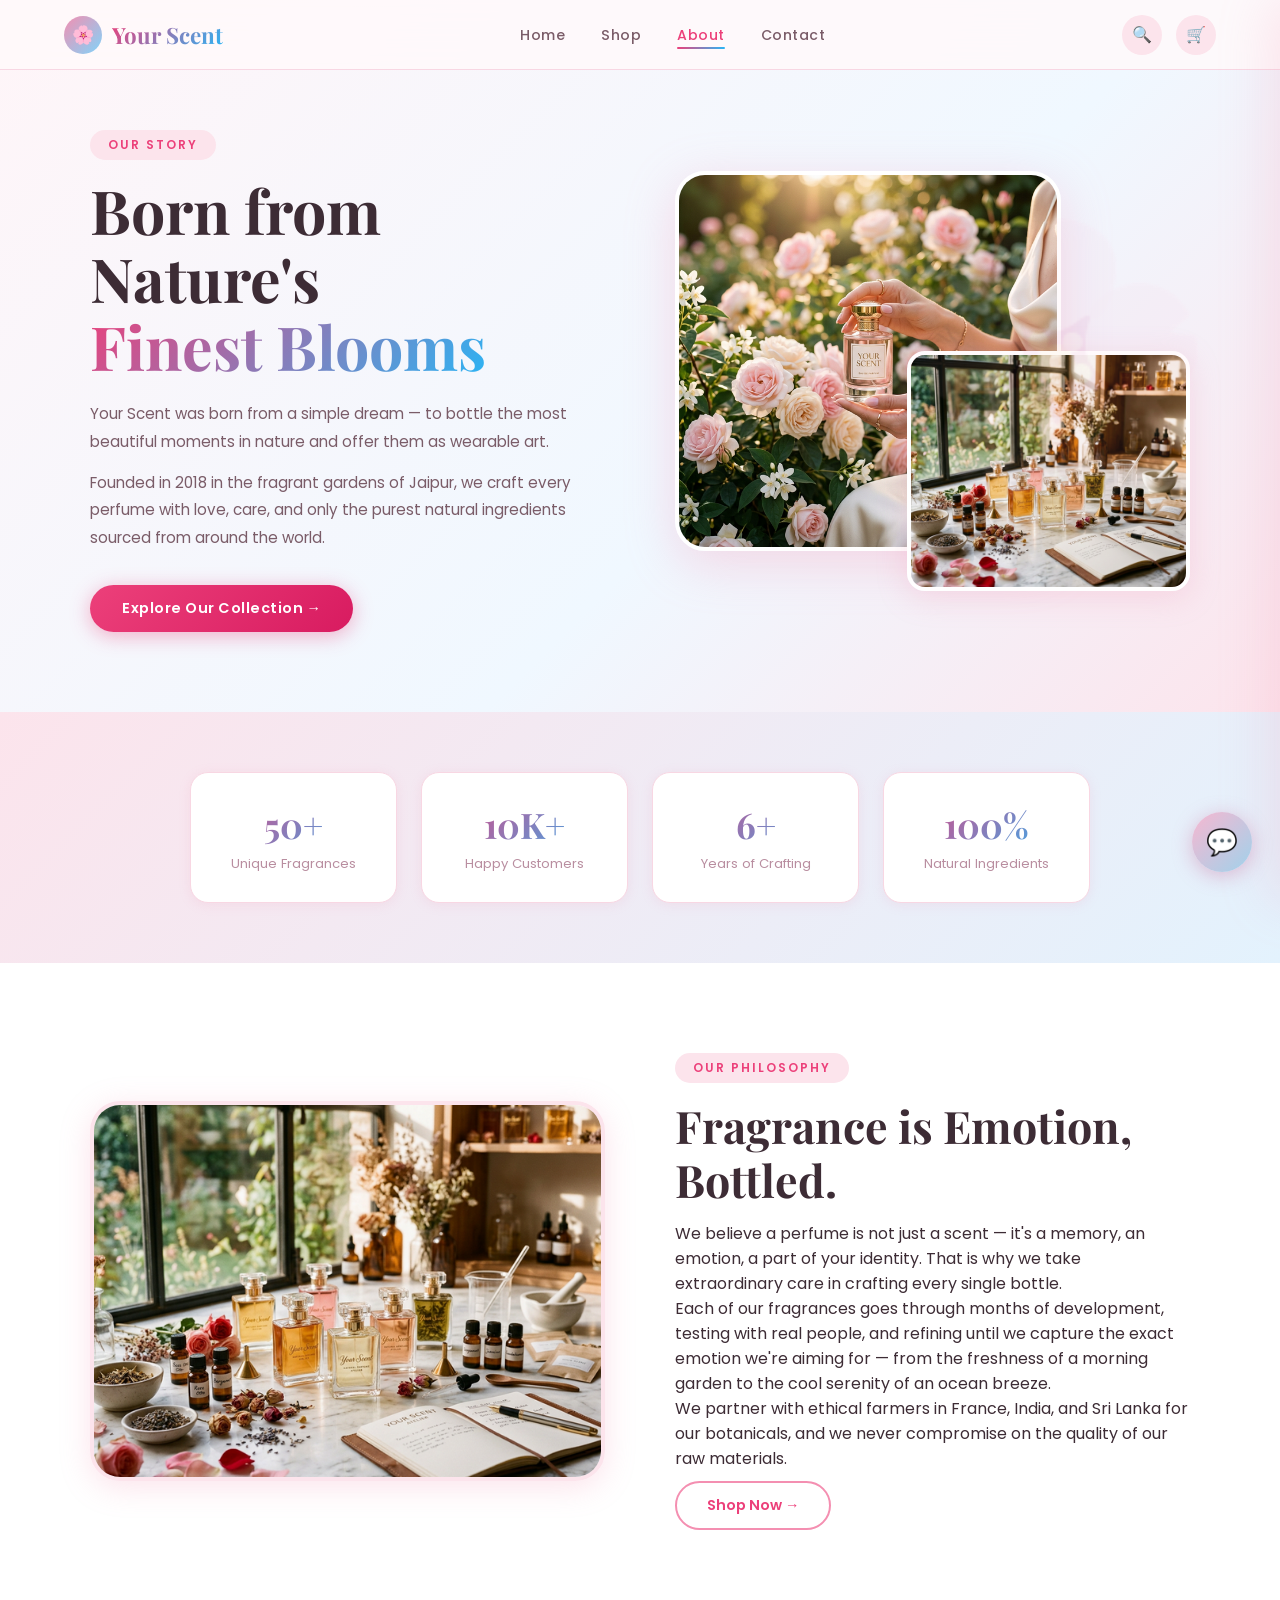
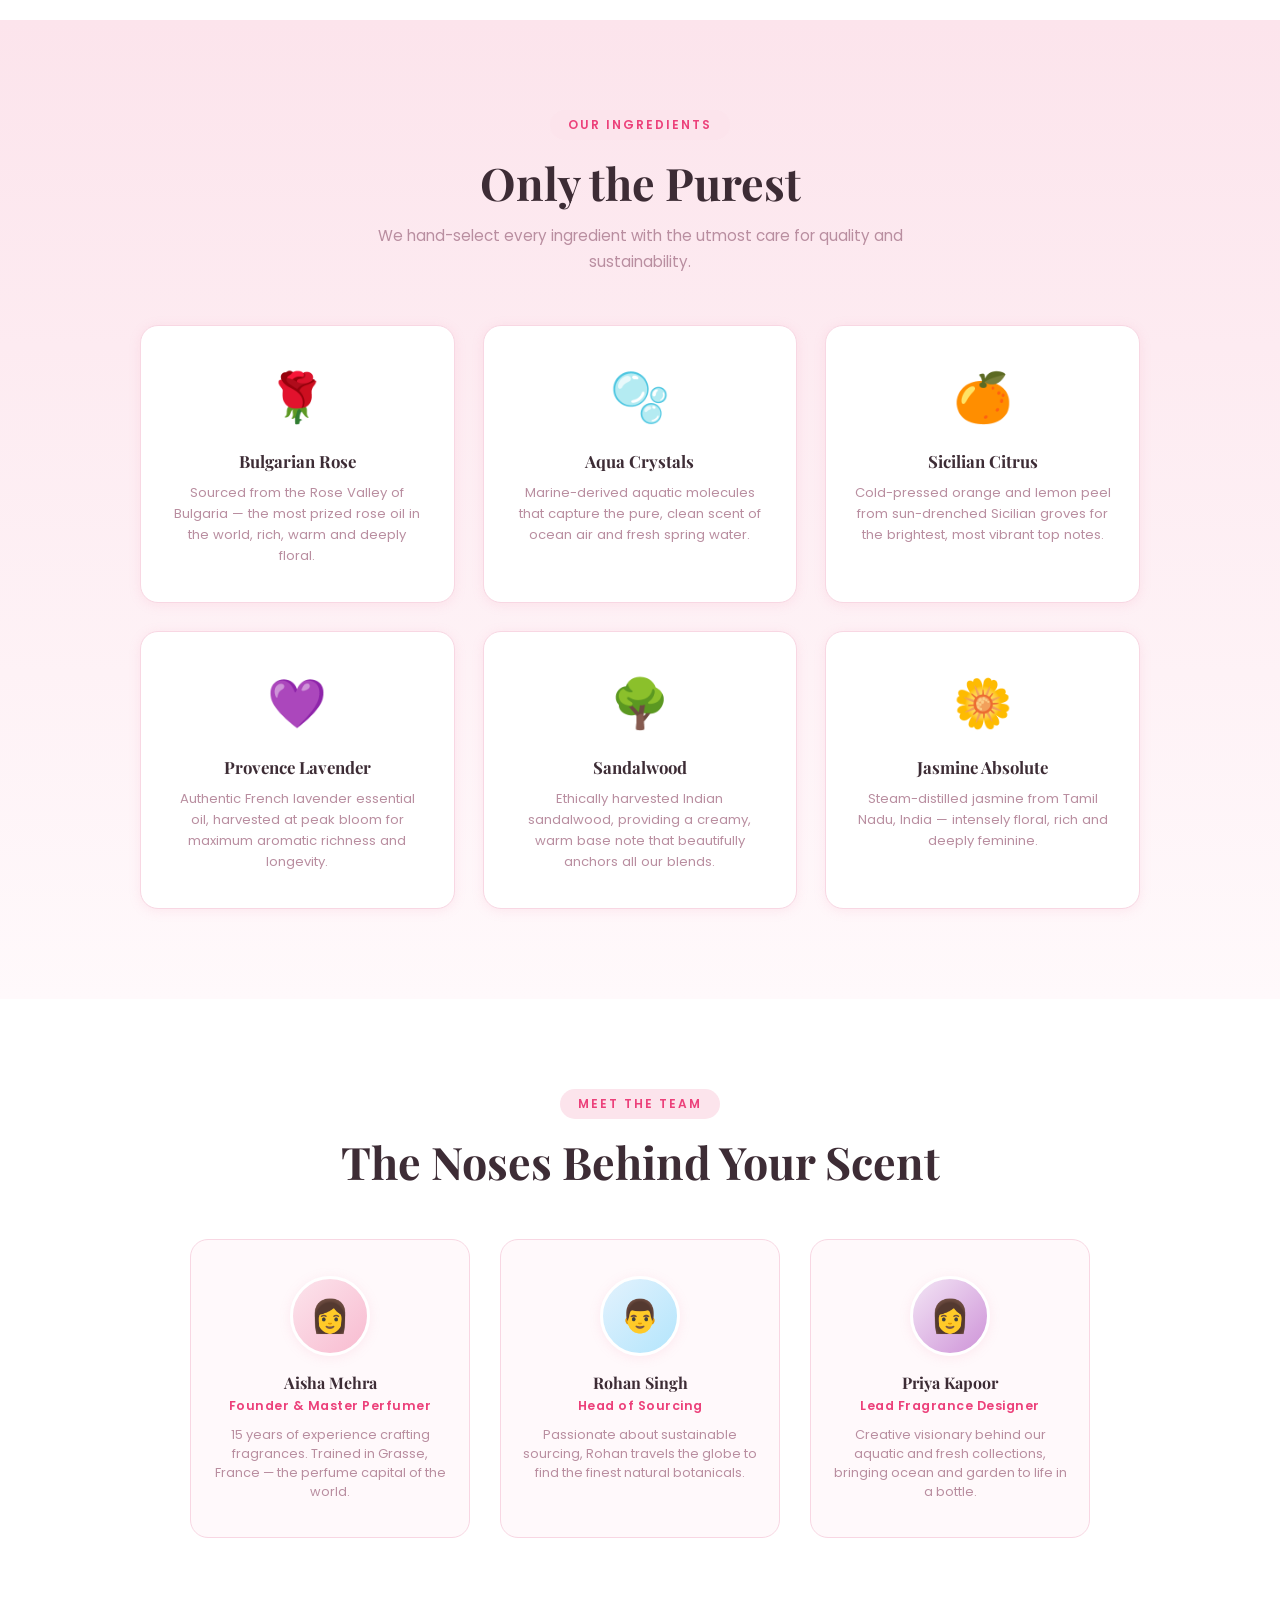
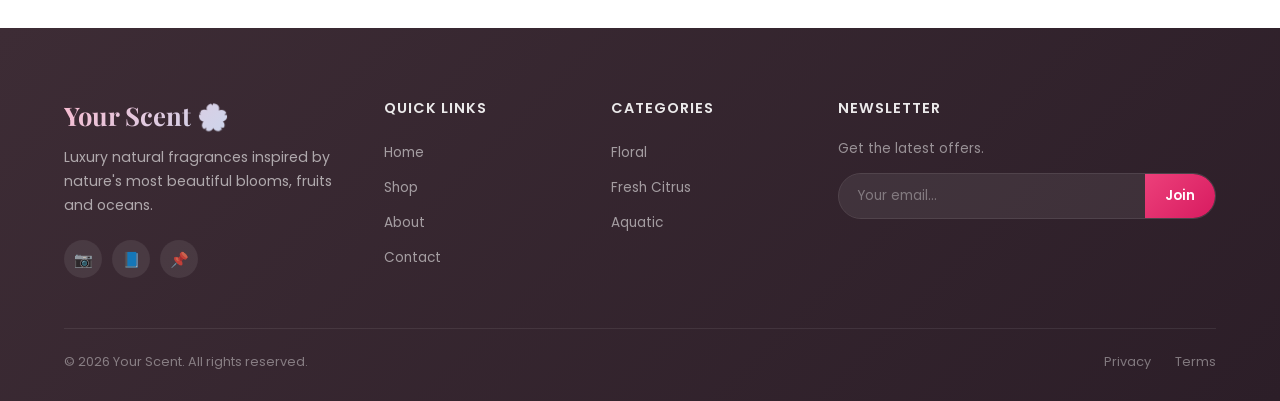
==== commit b4687a0c: "Add files via upload" ====
--- a/about.html
+++ b/about.html
@@ -565,6 +565,110 @@
     <script>
         function handleFooterNL(e) { e.preventDefault(); showToast('✅ Subscribed! Thank you.'); e.target.reset(); }
     </script>
+    <!-- Chatbot Widget -->
+    <div id="chatbot-container">
+        <button id="chatbot-toggle" onclick="toggleChatbot()" title="Chat with us">
+            <span id="chat-icon">💬</span>
+        </button>
+        <div id="chatbot-box">
+            <div id="chatbot-header">
+                <span>🌸 YourScent Assistant</span>
+                <button onclick="toggleChatbot()" id="chatbot-close">✕</button>
+            </div>
+            <iframe src="https://www.chatbase.co/chatbot-iframe/uSy50_rFKP0U2ORtni0Ep" width="100%"
+                style="height:100%; min-height:420px; border:none;" frameborder="0"></iframe>
+        </div>
+    </div>
+
+    <style>
+        #chatbot-container {
+            position: fixed;
+            bottom: 28px;
+            right: 28px;
+            z-index: 99999;
+            display: flex;
+            flex-direction: column;
+            align-items: flex-end;
+            gap: 12px;
+        }
+
+        #chatbot-box {
+            display: none;
+            flex-direction: column;
+            width: 370px;
+            height: 520px;
+            background: #fff;
+            border-radius: 20px;
+            box-shadow: 0 8px 40px rgba(200, 100, 150, 0.25), 0 2px 12px rgba(0, 0, 0, 0.12);
+            overflow: hidden;
+            animation: chatSlideIn 0.3s cubic-bezier(.4, 0, .2, 1);
+        }
+
+        #chatbot-box.open {
+            display: flex;
+        }
+
+        @keyframes chatSlideIn {
+            from {
+                opacity: 0;
+                transform: translateY(30px) scale(0.95);
+            }
+
+            to {
+                opacity: 1;
+                transform: translateY(0) scale(1);
+            }
+        }
+
+        #chatbot-header {
+            background: linear-gradient(135deg, #f7b7d0, #a0d2eb);
+            color: #5a2d4c;
+            padding: 14px 18px;
+            font-weight: 700;
+            font-size: 1rem;
+            display: flex;
+            justify-content: space-between;
+            align-items: center;
+            letter-spacing: 0.3px;
+        }
+
+        #chatbot-close {
+            background: none;
+            border: none;
+            font-size: 1.1rem;
+            cursor: pointer;
+            color: #5a2d4c;
+            line-height: 1;
+            padding: 0 4px;
+        }
+
+        #chatbot-toggle {
+            width: 60px;
+            height: 60px;
+            border-radius: 50%;
+            background: linear-gradient(135deg, #f7b7d0, #a0d2eb);
+            border: none;
+            box-shadow: 0 4px 20px rgba(200, 100, 150, 0.4);
+            cursor: pointer;
+            font-size: 1.6rem;
+            display: flex;
+            align-items: center;
+            justify-content: center;
+            transition: transform 0.2s, box-shadow 0.2s;
+        }
+
+        #chatbot-toggle:hover {
+            transform: scale(1.1);
+            box-shadow: 0 6px 28px rgba(200, 100, 150, 0.55);
+        }
+    </style>
+
+    <script>
+        function toggleChatbot() {
+            var box = document.getElementById('chatbot-box');
+            box.classList.toggle('open');
+        }
+    </script>
 </body>
 
 </html>
